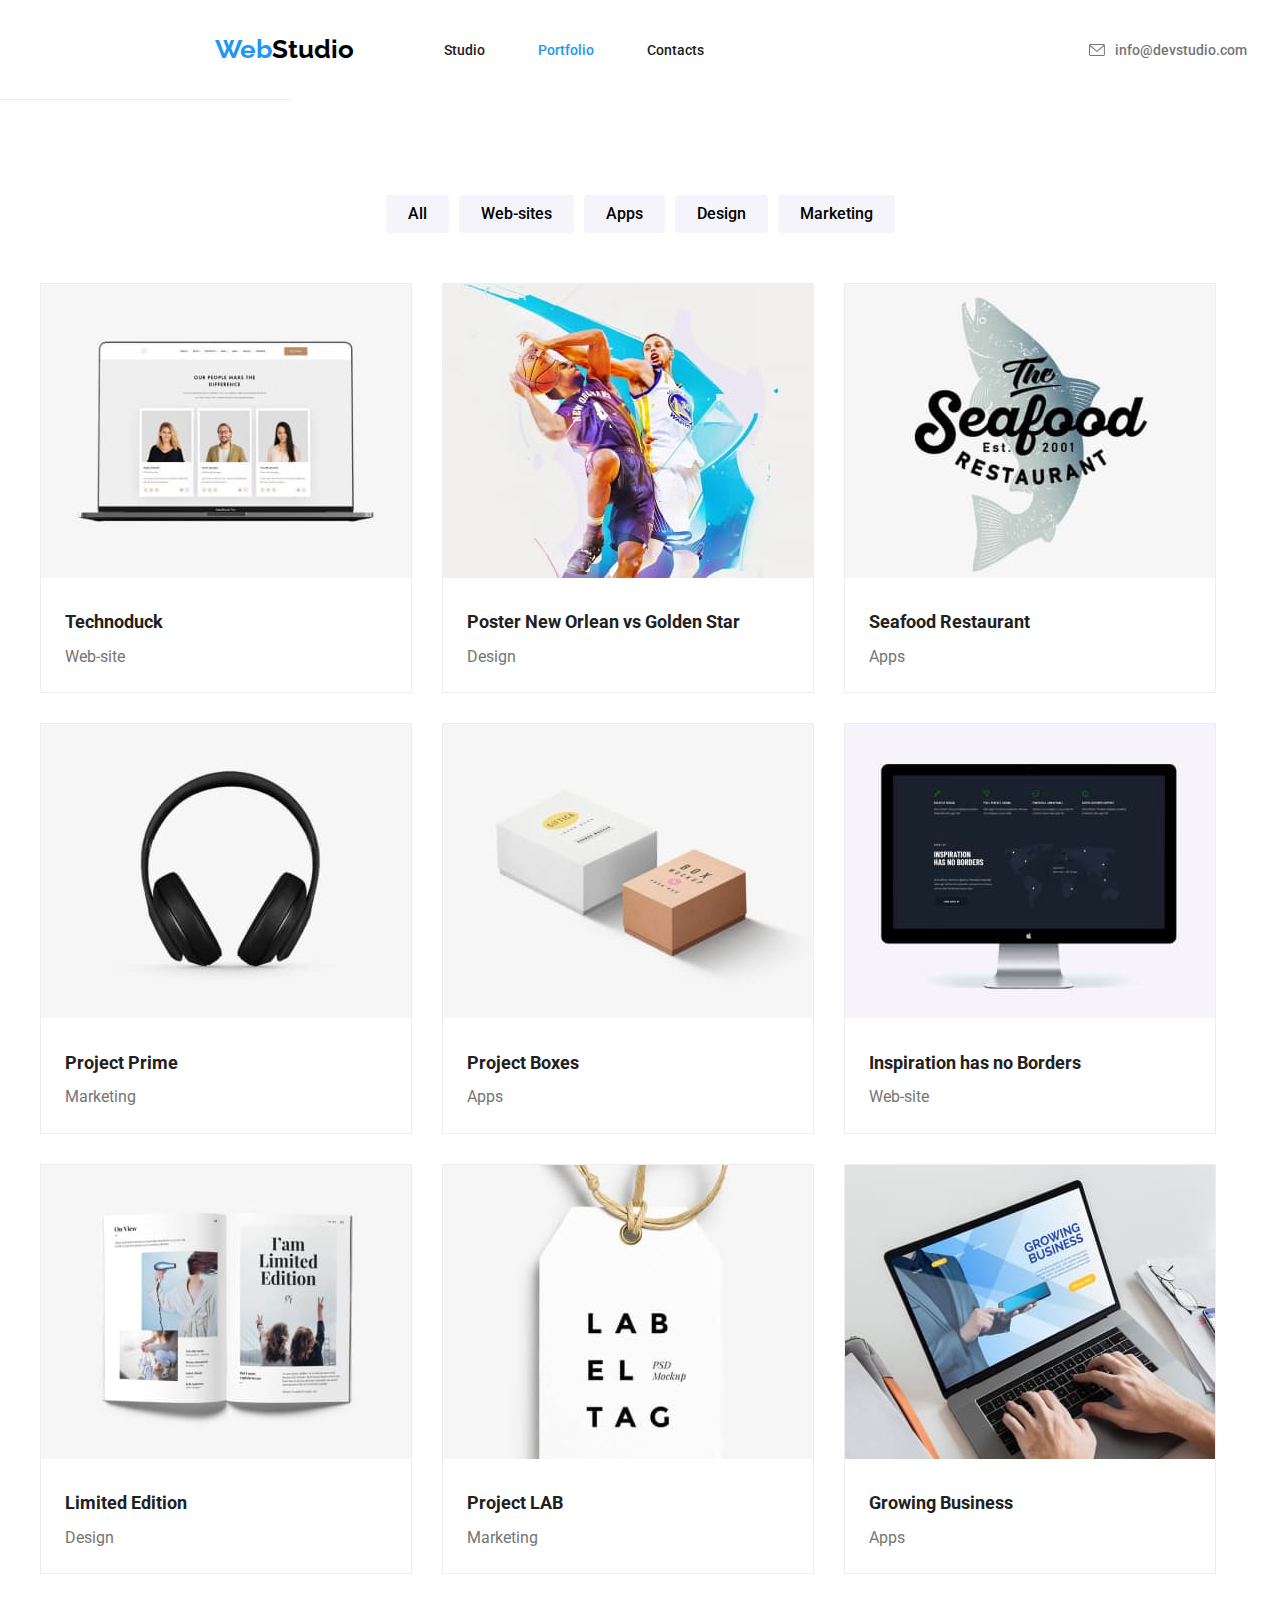
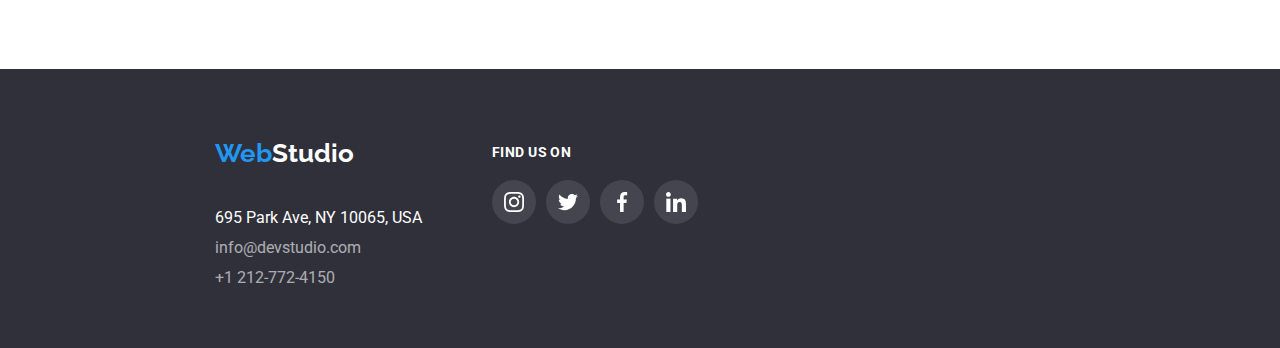
==== portfolio.html @ cc6606d5 "Clone homework 4" ====
<!DOCTYPE html>
<html lang="en">
<head>
  <meta charset="UTF-8">
  <meta name="viewport" content="width=device-width, initial-scale=1.0">
  <title>Portfolio</title>
  <link rel="preconnect" href="https://fonts.googleapis.com">
  <link rel="preconnect" href="https://fonts.gstatic.com" crossorigin>
  <link href="https://fonts.googleapis.com/css2?family=Raleway:wght@700&family=Roboto:wght@400;500;700;900&display=swap" rel="stylesheet">
  <link rel="stylesheet" href="https://cdnjs.cloudflare.com/ajax/libs/modern-normalize/1.0.0/modern-normalize.min.css">
  <link rel="stylesheet" href="./css/styles.css">
</head>
<body>
  <header class="global-header global-header-portfolio">
    <div class="nav-container">
    <a href="index.html" class="logo"><span class="blue-title">Web</span><span class="black-title">Studio</span></a>
    <nav class="main-navigation">
      <ul>
        <li><a href="index.html" class="navigation">Studio</a></li>
        <li><a href="portfolio.html" class="navigation current">Portfolio</a></li>
        <li><a href="contacts.html" class="navigation">Contacts</a></li>
      </ul>
    </nav>
    <div class="contact-container">
      <ul>
        <li>
          <div class="mail-link">
          <a href="mailto:info@devstudio.com" class="address"><svg width="16px" height="12px">
            <use
              href="./icons.svg#icon-mail">
          </svg>
          info@devstudio.com</a></div></li>
        <li>
          <div class="mail-link">
          <a href="tel:+1212-772-4150" class="address"><svg width="10px" height="16px">
            <use
              href="./icons.svg#icon-smartphone">
          </svg>
      +1 212-772-4150</a></div></li>
      </ul>
    </div>
    </div>
  </header>
  
  <main class="main-portfolio">
    <ul class="portfolio-buttons">
      <li><button type="button" class="category-button">All</button></li>
      <li><button type="button" class="category-button">Web-sites</button></li>
      <li><button type="button" class="category-button">Apps</button></li>
      <li><button type="button" class="category-button">Design</button></li>
      <li><button type="button" class="category-button">Marketing</button></li>
    </ul>

    <div class="projects-container">
      <ul class="project-list">
        <li class="project-item">
          <img src="./images/technoduck.jpg" alt="Laptop" width="370">
          <div class="project-details">
          <h3 class="project-title">Technoduck</h3>
          <p class="project-type">Web-site</p>
        </div>
        </li>
        <li class="project-item">
          <img src="./images/poster.jpg" alt="New Orlean vs Golden Star" width="370">
          <div class="project-details">
          <h3 class="project-title">Poster New Orlean vs Golden Star</h3>
          <p class="project-type">Design</p> 
          </div>
        </li>
        <li class="project-item">
          <img src="./images/restaurant.jpg" alt="Restaurant" width="370">
          <div class="project-details">
          <h3 class="project-title">Seafood Restaurant</h3>
          <p class="project-type">Apps</p> </div>
        </li>
        <li class="project-item">
          <img src="./images/headphones.jpg" alt="Headphones" width="370">
          <div class="project-details">
          <h3 class="project-title">Project Prime</h3>
          <p class="project-type">Marketing</p> </div>
        </li>
        <li class="project-item">
          <img src="./images/boxes.jpg" alt="Boxes" width="370">
          <div class="project-details">
          <h3 class="project-title">Project Boxes</h3>
          <p class="project-type">Apps</p> </div>
        </li>
        <li class="project-item">
          <img src="./images/monitor.jpg" alt="Monitor" width="370">
          <div class="project-details">
          <h3 class="project-title">Inspiration has no Borders</h3>
          <p class="project-type">Web-site</p> </div>
        </li>
        <li class="project-item">
          <img src="./images/book.jpg" alt="Book" width="370">
          <div class="project-details">
          <h3 class="project-title">Limited Edition</h3>
          <p class="project-type">Design</p> </div>
        </li>
        <li class="project-item">
          <img src="./images/label.jpg" alt="Label Lab" width="370">
          <div class="project-details">
          <h3 class="project-title">Project LAB</h3>
          <p class="project-type">Marketing</p> </div>
        </li>
        <li class="project-item">
          <img src="./images/writing-on-Laptop.jpg" alt="Writing on Laptop" width="370">
          <div class="project-details">
          <h3 class="project-title">Growing Business</h3>
          <p class="project-type">Apps</p> </div>
        </li>
      </ul>
    </div>
  </main>

  <footer>
    <div class="footer-contacts">
    <div class="footer-logo">
    <a href="index.html"><span class="blue-title">Web</span><span class="white-title">Studio</span></a></div>
    <div class="footer-links">
    <address>
      <ul>
        <li><p class="office-address">695 Park Ave, NY 10065, USA</p></li>
        <li><a href="mailto:info@devstudio.com" class="footer-address">info@devstudio.com</a></li>
        <li><a href="tel:+1212-772-4150" class="footer-address">+1 212-772-4150</a></li>
      </ul>
    </address>
    </div>
    </div>
    <div class="footer-social-icons">
      <p>FIND US ON</p>
      <ul class="footer-social-media">
        <li><svg class="social-media-footer"><use href="./icons.svg#icon-instagram"></svg></li>
        <li><svg class="social-media-footer"><use href="./icons.svg#icon-twitter"></svg></li>
        <li><svg class="social-media-footer"><use href="./icons.svg#icon-facebook"></svg></li>
        <li><svg class="social-media-footer"><use href="./icons.svg#icon-linkedin"></svg></li>
      </ul>
    </div>
  </footer>
</body>
</html>
---- css/styles.css ----
:root {
  --active-link: #2196F3;
  --full-black: #000000;
  --body-color: #212121;
  --white: #ffffff;
  --address-color: #757575;
  --background: #2F303A;
  --hover-button: #188CE8;
  --team-section: #F5F4FA;
}

h1, h2, h3, h4, h5, h6 {
  margin: 0;
  padding: 0;
  font-weight: normal;
}

p {
  margin: 0;
  padding: 0;
}

ul {
  list-style: none;
  margin: 0;
  padding: 0;
}

.section {
  padding: 95px 215px;
}

.navigation:hover,
.navigation:focus, 
.navigation:active,  
.address:hover,
.address:focus,
.address:active {
  color: var(--active-link);
}


body {
  font-family: Roboto, Raleway, sans-serif;
  color: var(--body-color);
  font-weight: 400;
  font-size:16px;
  margin:0 ;
  min-width: 100%;
}

a {
  text-decoration: none;
}

ul {
  list-style: none;
}


/* Header styling */
.blue-title {
  color: var(--active-link);
  font-family: raleway, sans-serif;
  font-weight: 700;
  font-size: 26px;
  line-height: 1.9;
}

.black-title {
  color: var(--full-black);
  font-family: raleway, sans-serif;
  font-weight: 700;
  font-size: 26px;
  line-height: 1.9;
}

.white-title {
  color: var(--white);
  font-family: raleway, sans-serif;
  font-weight: 700;
  font-size: 26px;
  line-height: 1.9;
}

.navigation {
  font-weight: 500;
  font-size: 14px;
  color: var(--body-color);
}

.current {
  color: var(--active-link);
}

.nav-container {
  display: flex;
  padding: 25px 215px;
  align-items: center;
  justify-content: space-between;
  margin:0;
}

.contact-container {
  display:flex;
  width: 340px;
  justify-content: space-between;
  align-items: center;
}

.contact-container ul {
  list-style: none;
  padding: 0;
  display: flex;
  justify-content: space-between;
}
  
.contact-container li {
  display: flex;
  justify-content: space-between;
  align-items: center;
  margin-right: 40px;
}

.contact-container ul li:last-child {
  margin-right: 0;
}

.global-header .main-navigation ul {
  display: flex;
  width: 260px;
  justify-content: space-between;
  list-style-type: none;
  margin-left: 90px;
  margin-right: 385px;
}

.global-header{
  display: flex;
  width: 290px;
  justify-content: space-between;
  list-style-type: none;
}

.address {
  color: var(--address-color);
  font-weight: 500;
  font-size: 14px;
  display: flex;
  align-items: center;
}

.header-icons {
  width: 16px;
  height: 12px;
}

.mail-link {
  display: flex;
  justify-content: space-between;
  align-items: center;
  column-gap: 10px;
}

.mail-link:hover, .mail-link:focus {
  color: var(--active-link);
  stroke: var(--active-link);
}

.address svg {
  margin-right: 10px;
}

/* Main section styling */
.main-effective-sol {
  background-color: var(--background);
  background-image: linear-gradient(rgba(47, 48, 58, 0.4), rgba(47, 48, 58, 0.4)), url(../images/background-for-title.jpg);
  text-align: center;
  background-size: 1440px;
}

.main-title {
  padding: 200px 452px 40px 452px;
}


h1 {
  color: var(--white);
  font-weight: 900;
  text-align: center;
  line-height: 1.5;
  font-size: 44px;
}

.request-button {
  color: var(--white);
  font-family: roboto, sans-serif;
  font-weight: 700;
  background-color: var(--active-link);
  cursor:pointer;
  line-height: 1.9;
  display: inline-block;
  margin-bottom: 200px;
  border-radius: 4px;
}

.request-button:hover,
.request-button:focus {
  background-color: var(--hover-button);
}

.h4-roboto {
  font-weight: 700;
  font-size: 14px;
}

.h2-title {
  font-weight: 700;
  text-align: center;
  font-size: 36px;
  padding-bottom: 50px;
}


/* Description list styling */
.main-description {
  padding:95px 215px 0 215px;
}

.main-description ul {
  display: flex; 
  justify-content: center;
}

.description-list {
  width: 270px;
}

.description-list:not(:last-child) {
  margin-right: 30px;
}

.h4-roboto {
  margin-bottom: 10px;
}

.paragraph-roboto {
  color: var(--address-color);
  font-size: 14px;
  line-height: 1.5;
  text-align: start;
}

.advantages-icon {
  display: flex;
  align-items: center;
  justify-content: center;
  box-sizing: border-box;
  background-color: #F5F4FA;
  padding: 25px 5px;
  margin-bottom: 30px;
}
 

/* Services section styling */
.services-section {
  text-align: center; 
}

.services-list ul {
  display: flex; 
  justify-content: space-between; 
  margin: 0 -15px;
  width: 1170px;
}

.services-list li {
  display: flex; 
  justify-content: space-between; 
  margin: 0 15px; 

}

.services-list img {
  max-width: 100%; 
}

.services-list {
  display: flex;
  justify-content: center;
}



/* Our team styling */
.our-team-section {
  background-color: var(--team-section);
  text-align: center; 
}

.staff {
  display: flex; 
}


.staff>ul {
  display: flex; 
  justify-content: space-between; 
  margin: 0 -15px;
}


.staff>ul>li {
  max-width: 270px;
  margin: 0 15px; 
  text-align: center;
  background-color: #FFFFFF; 
  box-shadow: 0px 2px 1px 0px #00000033;
  box-shadow: 0px 1px 1px 0px #00000024; 
  box-shadow: 0px 1px 3px 0px #0000001F;  
}

.staff img {
  max-width: 100%; 
}


.staff-names {
  font-size: 1.2em;
  margin: 10px 0;
}

.staff-names {
  font-weight: 500;
  line-height: 1.2;
  text-align: center;
}

.job-name {
  line-height: 1.2;
  text-align: center;
  color: var(--address-color);
}

.social-media-icon {
  width: 20px;
  height: 20px;
  margin: 0;

}

.staff-social-media li:hover {
  fill: #fff;
  background-color: #188CE8;
}

.staff-social-media{
  display: flex;
  justify-content: center;
  align-items: center;
}

.staff-social-media ul{
  display: flex;
  justify-content: space-between;
  align-items: center;
}

.staff-social-media li {
  min-width: 44px;
  height: 44px;
  margin-top:16px;
  margin-bottom: 30px;
  background-color: var(--white); 
  display: flex;
  align-items: center;
  justify-content: center;
  border-radius: 50%;
  fill:#afb1b8;
}

.staff-social-media li:not(:last-child) {
  margin-right: 10px;
}


/* Regular customers styling */
.customers-section ul{
  display: flex;
  justify-content: space-between;
  align-items: center;
}

.customers-section li{
  display: flex;
  justify-content: space-between;
  align-items: center;
  padding: 16px 32px;
  border: 1px solid rgba(175, 177, 184, 1);
  fill:#afb1b8;
  max-width: 170px;
}

.customers-section li:not(:last-child) {
  margin-right: 30px;
}

.customers-section li:hover {
  fill: var(--active-link);
  border-color: var(--active-link);
}



/* Footer styling */
.office-address {
  color: var(--white);
  font-style: normal;
}

.footer-address {
  font-style: normal;
  color: var(--white);
  opacity: 60%;
}

.footer-address:hover,
.footer-address:focus {
  color: var(--active-link)
}

footer {
  display: flex;
  background-color: var(--background);
}


.global-header-portfolio {
  border-bottom: 1px solid;
  border-color: #ECECEC;
}


.footer-logo {
  padding: 60px 0 30px 215px;
}

.footer-links {
  padding: 0 0 60px 215px;
  width: 10%;
  display: flex;
  justify-content: space-between;
  white-space: nowrap;
}

.footer-links ul li:not(:last-child) {
  margin-bottom: 12px;
}

.footer-social-icons {
  display: flex;
  flex-direction: column;
  padding: 75px 0 95px 70px;
}

.footer-social-icons p {
  font-family: Roboto;
  font-size: 14px;
  font-weight: 700;
  line-height: 16px;
  letter-spacing: 0.03em;
  text-align: left;
  color: #FFFFFF;
}

.footer-social-icons ul {
  display: flex;
}

.social-media-footer {
  width: 20px;
  height: 20px;
  margin: 0;
}


.footer-social-media li {
  width: 44px;
  height: 44px;
  margin-top: 20px;
  margin-right:10px;
  /* margin: 16px 32px 30px 32px; */
  background-color:  rgba(255, 255, 255, 0.1);
  display: flex;
  align-items: center;
  justify-content: center;
  border-radius: 50%;
  fill:var(--white);
}

.footer-social-media li:hover {
  background-color: var(--active-link);
  fill:var(--white);
}



/*Main section portfolio stylization*/
.category-button {
  font-family: roboto, sans-serif;
  font-weight: 500;
  background-color: var(--team-section);
  cursor:pointer;
  line-height: 1.6;
  border: none;
  margin: 0 5px;
  padding: 6px 22px;
  border-radius: 4px;
}

.category-button:focus,
.category-button:active,
.category-button:hover {
  background-color: var(--active-link);
  color:var(--white);
  box-shadow: 0px 2px 2px 0px #0000001F;
  box-shadow: 0px 1px 2px 0px #00000014;
  box-shadow: 0px 3px 1px 0px #0000001A;
}

.main-portfolio {
  margin: 95px auto;
  min-width: 1200px;
}

.portfolio-buttons {
  justify-content: center;
  display: flex;
  padding-bottom: 50px;
}

.projects-container {
  width: 1200px;
  margin-left: auto;
  margin-right: auto;
}

.project-list {
  display: flex;
  flex-wrap: wrap;
  gap: 30px;
}

.project-item {
  flex-basis: calc((100% - 90px) / 3);
  border: 1px solid;
  border-color: #EEEEEE;
}

.project-title {
  font-weight: 700;
  line-height: 2.2;
  font-size:18px
}

.project-type {
  line-height: 1.9;
  color: var(--address-color);
}

.project-details {
  padding: 20px 24px;
}

.project-item:hover {
  box-shadow: 1px 4px 6px 0px rgba(0, 0, 0, 0.16);
  box-shadow: 0px 4px 4px 0px rgba(0, 0, 0, 0.06);
  box-shadow: 0px 1px 1px 0px rgba(0, 0, 0, 0.12);
  border: 1px solid rgba(238, 238, 238, 1)
}
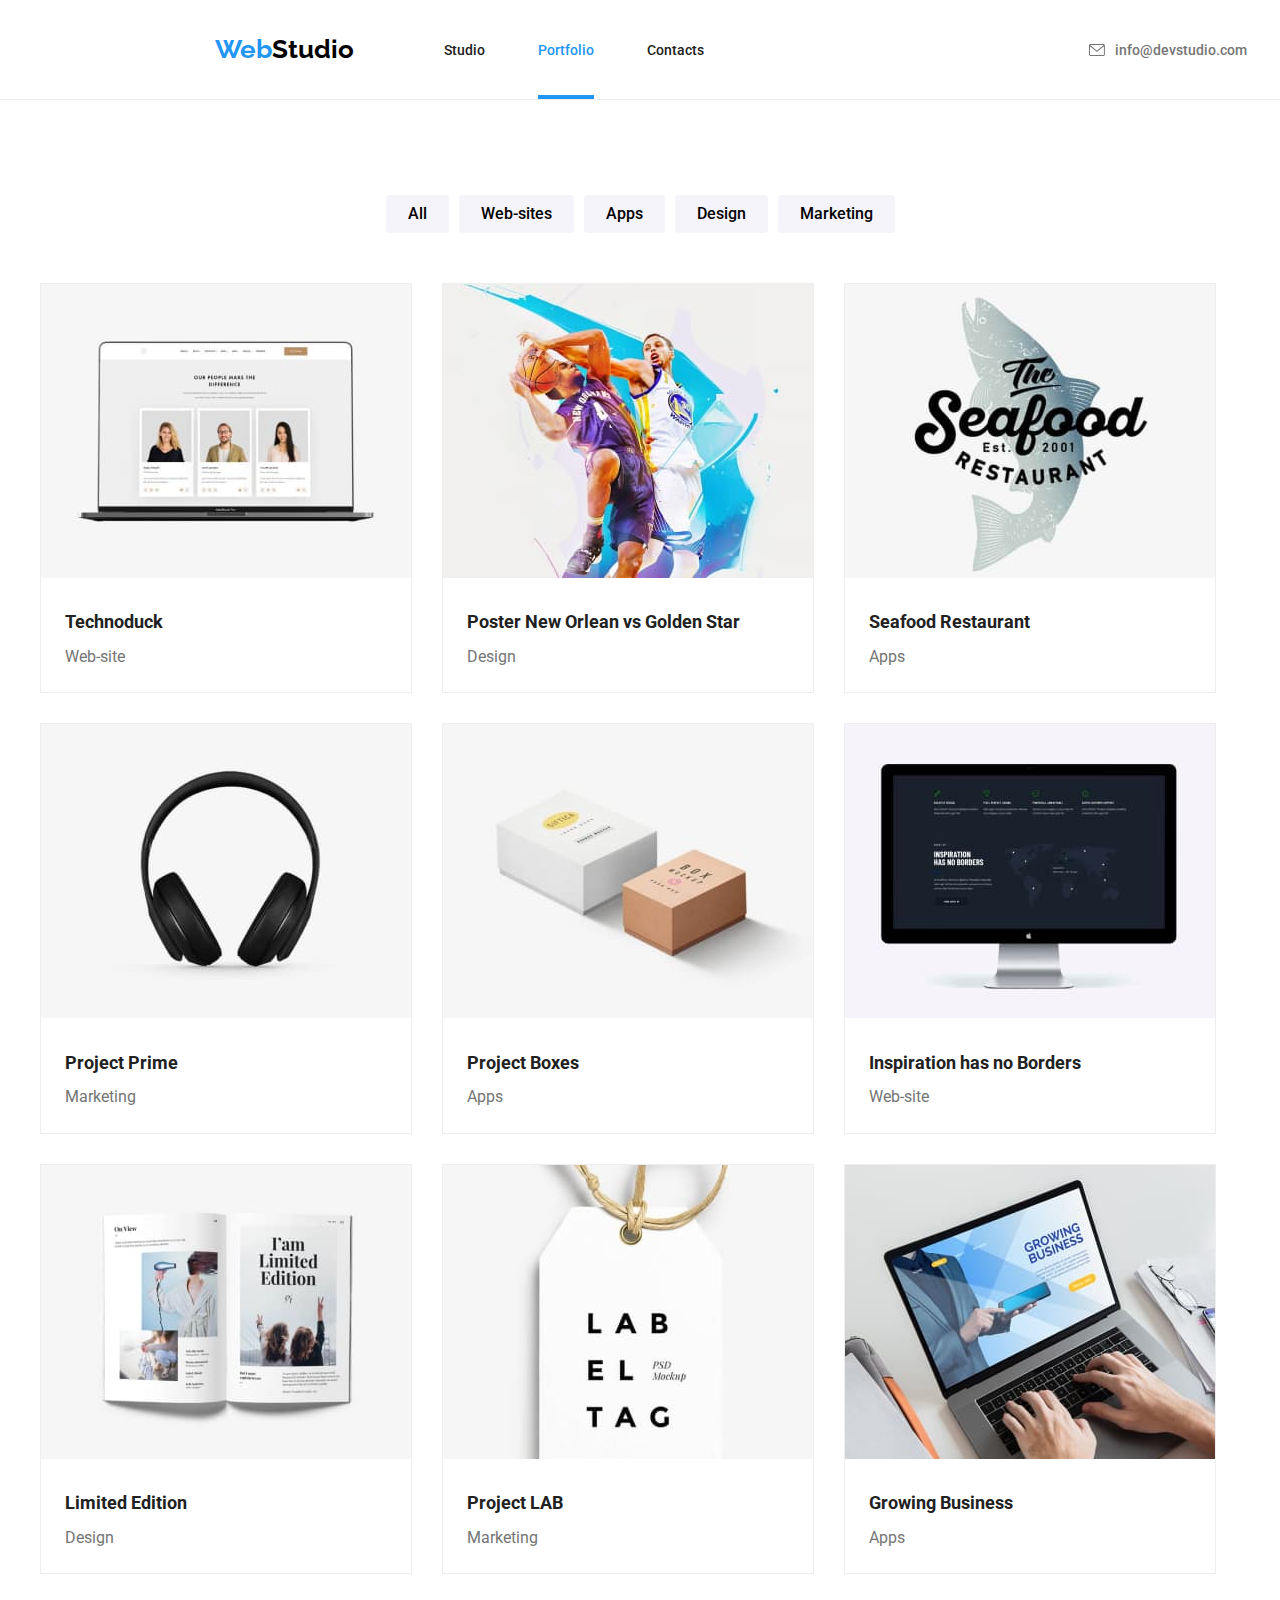
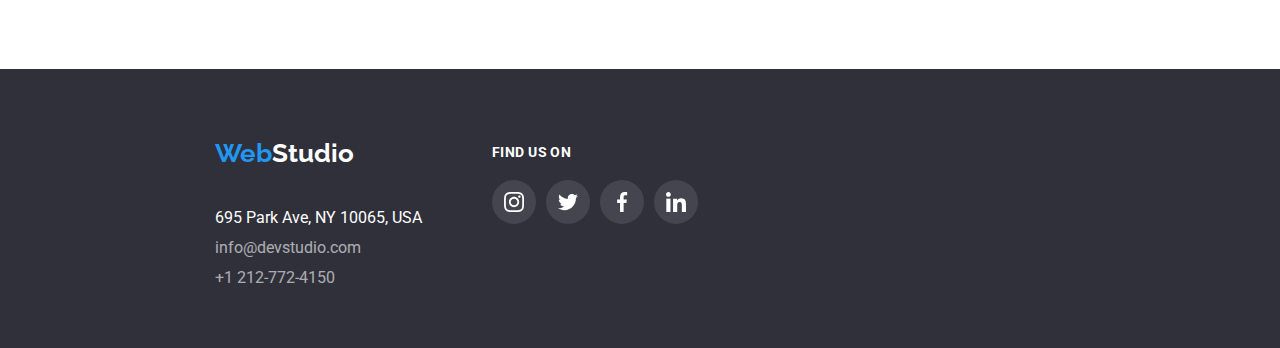
==== commit 3f87c53e: "Create modal and add portfolio animations" ====
--- a/portfolio.html
+++ b/portfolio.html
@@ -54,57 +54,69 @@
     <div class="projects-container">
       <ul class="project-list">
         <li class="project-item">
-          <img src="./images/technoduck.jpg" alt="Laptop" width="370">
+          <div class="project-overlay"><img src="./images/technoduck.jpg" alt="Laptop" width="370">
+          <div class="project-description">Technoduck is a state-of-the-art coronavirus distribution platform. Companies use this platform for digital espionage and attacks on 
+            competitors' secure servers.</div>
+          </div>
           <div class="project-details">
           <h3 class="project-title">Technoduck</h3>
           <p class="project-type">Web-site</p>
         </div>
+        
         </li>
         <li class="project-item">
-          <img src="./images/poster.jpg" alt="New Orlean vs Golden Star" width="370">
+          <div class="project-overlay"><img src="./images/poster.jpg" alt="New Orlean vs Golden Star" width="370"><div class="project-description"></div>
+          </div>
           <div class="project-details">
           <h3 class="project-title">Poster New Orlean vs Golden Star</h3>
           <p class="project-type">Design</p> 
           </div>
         </li>
         <li class="project-item">
-          <img src="./images/restaurant.jpg" alt="Restaurant" width="370">
+          <div class="project-overlay"><img src="./images/restaurant.jpg" alt="Restaurant" width="370"><div class="project-description"></div>
+          </div>
           <div class="project-details">
           <h3 class="project-title">Seafood Restaurant</h3>
           <p class="project-type">Apps</p> </div>
         </li>
         <li class="project-item">
-          <img src="./images/headphones.jpg" alt="Headphones" width="370">
+          <div class="project-overlay"><img src="./images/headphones.jpg" alt="Headphones" width="370"><div class="project-description"></div>
+          </div>
           <div class="project-details">
           <h3 class="project-title">Project Prime</h3>
           <p class="project-type">Marketing</p> </div>
         </li>
         <li class="project-item">
-          <img src="./images/boxes.jpg" alt="Boxes" width="370">
+          <div class="project-overlay"><img src="./images/boxes.jpg" alt="Boxes" width="370"><div class="project-description"></div>
+          </div>
           <div class="project-details">
           <h3 class="project-title">Project Boxes</h3>
           <p class="project-type">Apps</p> </div>
         </li>
         <li class="project-item">
-          <img src="./images/monitor.jpg" alt="Monitor" width="370">
+          <div class="project-overlay"><img src="./images/monitor.jpg" alt="Monitor" width="370"><div class="project-description"></div>
+          </div>
           <div class="project-details">
           <h3 class="project-title">Inspiration has no Borders</h3>
           <p class="project-type">Web-site</p> </div>
         </li>
         <li class="project-item">
-          <img src="./images/book.jpg" alt="Book" width="370">
+          <div class="project-overlay"><img src="./images/book.jpg" alt="Book" width="370"><div class="project-description"></div>
+          </div>
           <div class="project-details">
           <h3 class="project-title">Limited Edition</h3>
           <p class="project-type">Design</p> </div>
         </li>
         <li class="project-item">
-          <img src="./images/label.jpg" alt="Label Lab" width="370">
+          <div class="project-overlay"><img src="./images/label.jpg" alt="Label Lab" width="370"><div class="project-description"></div>
+          </div>
           <div class="project-details">
           <h3 class="project-title">Project LAB</h3>
           <p class="project-type">Marketing</p> </div>
         </li>
         <li class="project-item">
-          <img src="./images/writing-on-Laptop.jpg" alt="Writing on Laptop" width="370">
+          <div class="project-overlay"><img src="./images/writing-on-Laptop.jpg" alt="Writing on Laptop" width="370"><div class="project-description"></div>
+          </div>
           <div class="project-details">
           <h3 class="project-title">Growing Business</h3>
           <p class="project-type">Apps</p> </div>
--- a/css/styles.css
+++ b/css/styles.css
@@ -7,6 +7,7 @@
   --background: #2F303A;
   --hover-button: #188CE8;
   --team-section: #F5F4FA;
+  --transition: 250ms cubic-bezier(0.4, 0, 0.2, 1);
 }
 
 h1, h2, h3, h4, h5, h6 {
@@ -91,6 +92,8 @@
 
 .current {
   color: var(--active-link);
+  padding-bottom: 37px;
+  border-bottom: 4px solid var(--active-link);
 }
 
 .nav-container {
@@ -202,6 +205,7 @@
   display: inline-block;
   margin-bottom: 200px;
   border-radius: 4px;
+  transition: background-color var(--transition);
 }
 
 .request-button:hover,
@@ -270,24 +274,45 @@
 .services-list ul {
   display: flex; 
   justify-content: space-between; 
-  margin: 0 -15px;
   width: 1170px;
 }
 
 .services-list li {
   display: flex; 
   justify-content: space-between; 
-  margin: 0 15px; 
-
+  position: relative;
+}
+
+.services-list li::not(:last-child) {
+  margin-right:15px;
 }
 
 .services-list img {
-  max-width: 100%; 
+  width: 100%; 
 }
 
 .services-list {
   display: flex;
   justify-content: center;
+}
+
+.service-name {
+  position: absolute;
+  bottom:0;
+  width: 100%;
+  height: 70px;
+  display: flex;
+  justify-content: center;
+  align-items:center;
+  color:var(--white);
+  font-family: Roboto;
+  font-size: 14px;
+  font-weight: 700;
+  line-height: 16px;
+  letter-spacing: 0.03em;
+  text-align: center;
+  background-color: rgba(47, 48, 58, 0.8);  ;
+  z-index:1;
 }
 
 
@@ -300,6 +325,8 @@
 
 .staff {
   display: flex; 
+  justify-content: center;
+  
 }
 
 
@@ -385,10 +412,16 @@
 
 
 /* Regular customers styling */
+.regular-customers {
+  display: flex;
+  justify-content: center;
+}
+
 .customers-section ul{
   display: flex;
   justify-content: space-between;
   align-items: center;
+  max-width: 1170px;
 }
 
 .customers-section li{
@@ -435,7 +468,7 @@
 }
 
 
-.global-header-portfolio {
+.global-header-portfolio .nav-container {
   border-bottom: 1px solid;
   border-color: #ECECEC;
 }
@@ -489,7 +522,6 @@
   height: 44px;
   margin-top: 20px;
   margin-right:10px;
-  /* margin: 16px 32px 30px 32px; */
   background-color:  rgba(255, 255, 255, 0.1);
   display: flex;
   align-items: center;
@@ -555,6 +587,7 @@
   flex-basis: calc((100% - 90px) / 3);
   border: 1px solid;
   border-color: #EEEEEE;
+  cursor: pointer;
 }
 
 .project-title {
@@ -579,3 +612,67 @@
   border: 1px solid rgba(238, 238, 238, 1)
 }
 
+.project-overlay {
+  position:relative;
+  overflow: hidden;
+}
+
+
+.project-description {
+  color:var(--white);
+  font-family: Roboto;
+  font-size: 18px;
+  font-weight: 400;
+  line-height: 28px;
+  letter-spacing: 0.03em;
+  text-align: left;
+  padding: 63px 24px 91px 24px;
+  position: absolute;
+  top: 0;
+  left: 0;
+  width: 100%;
+  height: 100%;
+  transform: translatey(100%);
+  transition: transform 250ms ease-in-out;
+}
+
+.project-item:hover .project-description {
+  transform: translatey(0);
+  background-color: rgba(33, 150, 243, 0.9);
+}
+
+/* Modal */
+.modal {
+  position: fixed;
+  width: 100vw;
+  height: 100vh;
+  top: 0;
+  left: 0;
+  display: flex;
+  justify-content: center;
+  align-items: center;
+  background: rgba(0, 0, 0, 0.2);
+}
+
+.modal-content {
+  background-color: #fff;
+  padding: 20px;
+  width: 528px;
+  height: 581px;
+  position: relative;
+}
+
+.is-hidden {
+  visibility: hidden;
+}
+
+.close-btn {
+  border: 1px solid rgba(0, 0, 0, 0.1);
+  border-radius: 50%;
+  color: rgba(0, 0, 0, 1);
+  background-color: #fff;
+  cursor: pointer;
+  position: absolute;
+  top: 8px;
+  right: 8px;
+}